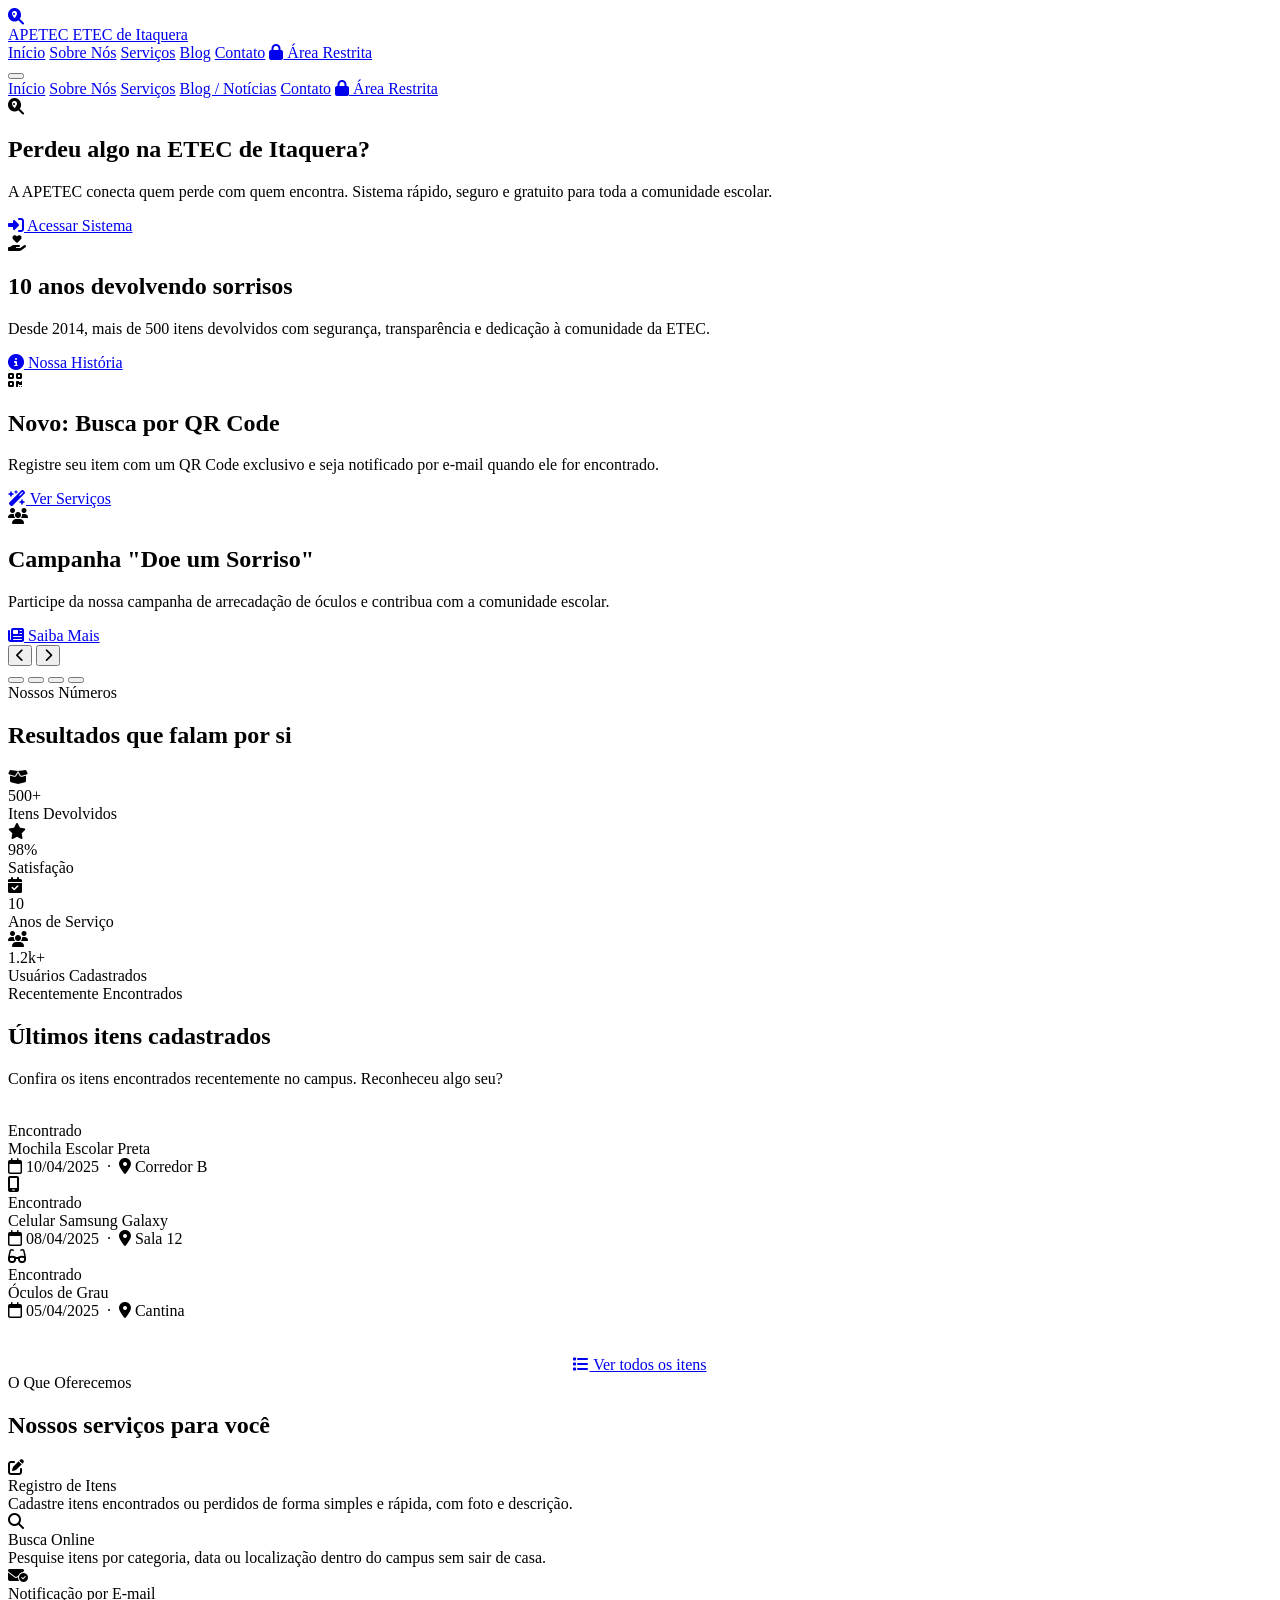
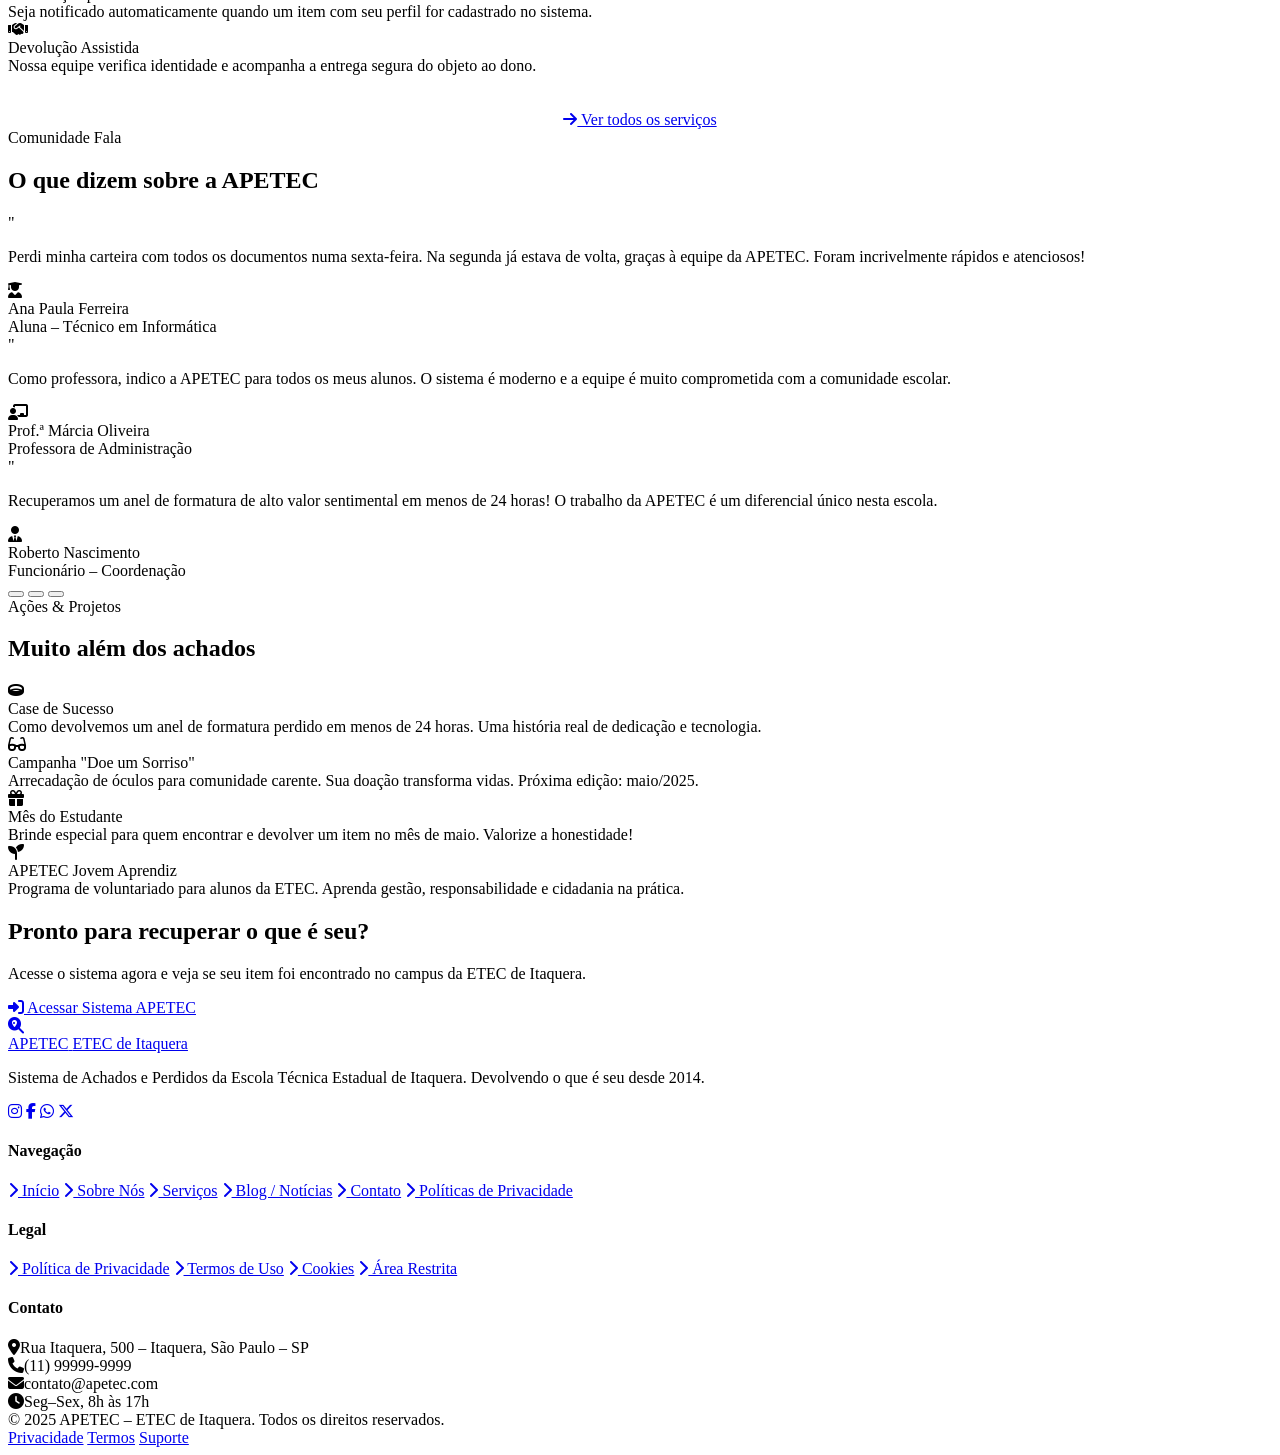
==== html/index.html @ 2343d11c "colocando o index no /html" ====
<!DOCTYPE html>
<html lang="pt-BR">
<head>
  <meta charset="UTF-8"/>
  <meta name="viewport" content="width=device-width, initial-scale=1.0"/>
  <title>APETEC – Achados e Perdidos da ETEC de Itaquera</title>
  <link rel="stylesheet" href="https://cdnjs.cloudflare.com/ajax/libs/font-awesome/6.5.0/css/all.min.css"/>
  <link rel="stylesheet" href="style.css"/>
</head>
<body>

<!-- ═══════════════════ HEADER ═══════════════════ -->
<header class="site-header">
  <div class="nav-inner">
    <a href="index.html" class="nav-logo">
      <div class="nav-logo-icon"><i class="fa-solid fa-magnifying-glass-location"></i></div>
      <div class="nav-logo-text">
        <span>APETEC</span>
        <span>ETEC de Itaquera</span>
      </div>
    </a>
    <nav class="nav-links">
      <a href="index.html">Início</a>
      <a href="sobre.html">Sobre Nós</a>
      <a href="produtos-servicos.html">Serviços</a>
      <a href="blog.html">Blog</a>
      <a href="contato.html">Contato</a>
      <a href="login.html" class="btn-area-restrita"><i class="fa-solid fa-lock"></i> Área Restrita</a>
    </nav>
    <button class="hamburger" id="hamburger" aria-label="Menu">
      <span></span><span></span><span></span>
    </button>
  </div>
  <nav class="nav-mobile" id="navMobile">
    <a href="index.html">Início</a>
    <a href="sobre.html">Sobre Nós</a>
    <a href="produtos-servicos.html">Serviços</a>
    <a href="blog.html">Blog / Notícias</a>
    <a href="contato.html">Contato</a>
    <a href="login.html" class="btn-area-restrita"><i class="fa-solid fa-lock"></i> Área Restrita</a>
  </nav>
</header>

<!-- ═══════════════════ HERO CARROSSEL ═══════════════════ -->
<section class="hero">
  <div class="carousel">
    <div class="carousel-slides">

      <div class="slide slide-1">
        <div class="slide-content">
          <div class="slide-icon"><i class="fa-solid fa-magnifying-glass-location"></i></div>
          <h2>Perdeu algo na ETEC de Itaquera?</h2>
          <p>A APETEC conecta quem perde com quem encontra. Sistema rápido, seguro e gratuito para toda a comunidade escolar.</p>
          <a href="login.html" class="btn btn-gold btn-lg"><i class="fa-solid fa-right-to-bracket"></i> Acessar Sistema</a>
        </div>
      </div>

      <div class="slide slide-2">
        <div class="slide-content">
          <div class="slide-icon"><i class="fa-solid fa-hand-holding-heart"></i></div>
          <h2>10 anos devolvendo sorrisos</h2>
          <p>Desde 2014, mais de 500 itens devolvidos com segurança, transparência e dedicação à comunidade da ETEC.</p>
          <a href="sobre.html" class="btn btn-gold btn-lg"><i class="fa-solid fa-circle-info"></i> Nossa História</a>
        </div>
      </div>

      <div class="slide slide-3">
        <div class="slide-content">
          <div class="slide-icon"><i class="fa-solid fa-qrcode"></i></div>
          <h2>Novo: Busca por QR Code</h2>
          <p>Registre seu item com um QR Code exclusivo e seja notificado por e-mail quando ele for encontrado.</p>
          <a href="produtos-servicos.html" class="btn btn-gold btn-lg"><i class="fa-solid fa-wand-magic-sparkles"></i> Ver Serviços</a>
        </div>
      </div>

      <div class="slide slide-4">
        <div class="slide-content">
          <div class="slide-icon"><i class="fa-solid fa-users"></i></div>
          <h2>Campanha "Doe um Sorriso"</h2>
          <p>Participe da nossa campanha de arrecadação de óculos e contribua com a comunidade escolar.</p>
          <a href="blog.html" class="btn btn-gold btn-lg"><i class="fa-solid fa-newspaper"></i> Saiba Mais</a>
        </div>
      </div>

    </div>

    <button class="carousel-btn prev" aria-label="Slide anterior"><i class="fa-solid fa-chevron-left"></i></button>
    <button class="carousel-btn next" aria-label="Próximo slide"><i class="fa-solid fa-chevron-right"></i></button>

    <div class="carousel-dots">
      <button class="carousel-dot active" aria-label="Slide 1"></button>
      <button class="carousel-dot" aria-label="Slide 2"></button>
      <button class="carousel-dot" aria-label="Slide 3"></button>
      <button class="carousel-dot" aria-label="Slide 4"></button>
    </div>
  </div>
</section>

<!-- ═══════════════════ ESTATÍSTICAS ═══════════════════ -->
<section class="section">
  <div class="container">
    <div class="section-header">
      <span class="section-tag">Nossos Números</span>
      <h2 class="section-title">Resultados que falam por si</h2>
      <div class="title-line"></div>
    </div>
    <div class="stats-grid">
      <div class="stat-card fade-in">
        <div class="stat-icon"><i class="fa-solid fa-box-open"></i></div>
        <div class="stat-number">500+</div>
        <div class="stat-label">Itens Devolvidos</div>
      </div>
      <div class="stat-card fade-in">
        <div class="stat-icon"><i class="fa-solid fa-star"></i></div>
        <div class="stat-number">98%</div>
        <div class="stat-label">Satisfação</div>
      </div>
      <div class="stat-card fade-in">
        <div class="stat-icon"><i class="fa-solid fa-calendar-check"></i></div>
        <div class="stat-number">10</div>
        <div class="stat-label">Anos de Serviço</div>
      </div>
      <div class="stat-card fade-in">
        <div class="stat-icon"><i class="fa-solid fa-users"></i></div>
        <div class="stat-number">1.2k+</div>
        <div class="stat-label">Usuários Cadastrados</div>
      </div>
    </div>
  </div>
</section>

<!-- ═══════════════════ ÚLTIMOS ITENS ═══════════════════ -->
<section class="section section-alt">
  <div class="container">
    <div class="section-header">
      <span class="section-tag">Recentemente Encontrados</span>
      <h2 class="section-title">Últimos itens cadastrados</h2>
      <p class="section-subtitle">Confira os itens encontrados recentemente no campus. Reconheceu algo seu?</p>
      <div class="title-line"></div>
    </div>
    <div class="items-grid">
      <div class="item-card fade-in">
        <div class="item-card-header">
          <div class="item-card-icon"><i class="fa-solid fa-backpack"></i></div>
        </div>
        <div class="item-card-body">
          <span class="item-tag">Encontrado</span>
          <div class="item-name">Mochila Escolar Preta</div>
          <div class="item-date"><i class="fa-regular fa-calendar"></i> 10/04/2025 &nbsp;·&nbsp; <i class="fa-solid fa-location-dot"></i> Corredor B</div>
        </div>
      </div>
      <div class="item-card fade-in">
        <div class="item-card-header">
          <div class="item-card-icon"><i class="fa-solid fa-mobile-screen"></i></div>
        </div>
        <div class="item-card-body">
          <span class="item-tag">Encontrado</span>
          <div class="item-name">Celular Samsung Galaxy</div>
          <div class="item-date"><i class="fa-regular fa-calendar"></i> 08/04/2025 &nbsp;·&nbsp; <i class="fa-solid fa-location-dot"></i> Sala 12</div>
        </div>
      </div>
      <div class="item-card fade-in">
        <div class="item-card-header">
          <div class="item-card-icon"><i class="fa-solid fa-glasses"></i></div>
        </div>
        <div class="item-card-body">
          <span class="item-tag">Encontrado</span>
          <div class="item-name">Óculos de Grau</div>
          <div class="item-date"><i class="fa-regular fa-calendar"></i> 05/04/2025 &nbsp;·&nbsp; <i class="fa-solid fa-location-dot"></i> Cantina</div>
        </div>
      </div>
    </div>
    <div style="text-align:center;margin-top:36px;">
      <a href="login.html" class="btn btn-bordo"><i class="fa-solid fa-list"></i> Ver todos os itens</a>
    </div>
  </div>
</section>

<!-- ═══════════════════ SERVIÇOS (resumo) ═══════════════════ -->
<section class="section">
  <div class="container">
    <div class="section-header">
      <span class="section-tag">O Que Oferecemos</span>
      <h2 class="section-title">Nossos serviços para você</h2>
      <div class="title-line"></div>
    </div>
    <div class="cards-grid">
      <div class="card fade-in">
        <div class="card-icon"><i class="fa-solid fa-pen-to-square"></i></div>
        <div class="card-title">Registro de Itens</div>
        <div class="card-text">Cadastre itens encontrados ou perdidos de forma simples e rápida, com foto e descrição.</div>
      </div>
      <div class="card fade-in">
        <div class="card-icon"><i class="fa-solid fa-magnifying-glass"></i></div>
        <div class="card-title">Busca Online</div>
        <div class="card-text">Pesquise itens por categoria, data ou localização dentro do campus sem sair de casa.</div>
      </div>
      <div class="card fade-in">
        <div class="card-icon"><i class="fa-solid fa-envelope-circle-check"></i></div>
        <div class="card-title">Notificação por E-mail</div>
        <div class="card-text">Seja notificado automaticamente quando um item com seu perfil for cadastrado no sistema.</div>
      </div>
      <div class="card fade-in">
        <div class="card-icon"><i class="fa-solid fa-handshake"></i></div>
        <div class="card-title">Devolução Assistida</div>
        <div class="card-text">Nossa equipe verifica identidade e acompanha a entrega segura do objeto ao dono.</div>
      </div>
    </div>
    <div style="text-align:center;margin-top:36px;">
      <a href="produtos-servicos.html" class="btn btn-gold"><i class="fa-solid fa-arrow-right"></i> Ver todos os serviços</a>
    </div>
  </div>
</section>

<!-- ═══════════════════ DEPOIMENTOS ═══════════════════ -->
<section class="section section-alt">
  <div class="container">
    <div class="section-header">
      <span class="section-tag">Comunidade Fala</span>
      <h2 class="section-title">O que dizem sobre a APETEC</h2>
      <div class="title-line"></div>
    </div>
    <div class="testimonials-carousel">
      <div class="testimonials-track">

        <div class="testimonial-slide">
          <div class="testimonial-card">
            <div class="testimonial-quote">"</div>
            <p class="testimonial-text">Perdi minha carteira com todos os documentos numa sexta-feira. Na segunda já estava de volta, graças à equipe da APETEC. Foram incrivelmente rápidos e atenciosos!</p>
            <div class="testimonial-author">
              <div class="testimonial-avatar"><i class="fa-solid fa-user-graduate"></i></div>
              <div>
                <div class="testimonial-name">Ana Paula Ferreira</div>
                <div class="testimonial-role">Aluna – Técnico em Informática</div>
              </div>
            </div>
          </div>
        </div>

        <div class="testimonial-slide">
          <div class="testimonial-card">
            <div class="testimonial-quote">"</div>
            <p class="testimonial-text">Como professora, indico a APETEC para todos os meus alunos. O sistema é moderno e a equipe é muito comprometida com a comunidade escolar.</p>
            <div class="testimonial-author">
              <div class="testimonial-avatar"><i class="fa-solid fa-chalkboard-user"></i></div>
              <div>
                <div class="testimonial-name">Prof.ª Márcia Oliveira</div>
                <div class="testimonial-role">Professora de Administração</div>
              </div>
            </div>
          </div>
        </div>

        <div class="testimonial-slide">
          <div class="testimonial-card">
            <div class="testimonial-quote">"</div>
            <p class="testimonial-text">Recuperamos um anel de formatura de alto valor sentimental em menos de 24 horas! O trabalho da APETEC é um diferencial único nesta escola.</p>
            <div class="testimonial-author">
              <div class="testimonial-avatar"><i class="fa-solid fa-user-tie"></i></div>
              <div>
                <div class="testimonial-name">Roberto Nascimento</div>
                <div class="testimonial-role">Funcionário – Coordenação</div>
              </div>
            </div>
          </div>
        </div>

      </div>
      <div class="testimonials-nav">
        <button class="test-dot active"></button>
        <button class="test-dot"></button>
        <button class="test-dot"></button>
      </div>
    </div>
  </div>
</section>

<!-- ═══════════════════ CASES / PROJETOS ═══════════════════ -->
<section class="section">
  <div class="container">
    <div class="section-header">
      <span class="section-tag">Ações & Projetos</span>
      <h2 class="section-title">Muito além dos achados</h2>
      <div class="title-line"></div>
    </div>
    <div class="cards-grid">
      <div class="card fade-in">
        <div class="card-icon"><i class="fa-solid fa-ring"></i></div>
        <div class="card-title">Case de Sucesso</div>
        <div class="card-text">Como devolvemos um anel de formatura perdido em menos de 24 horas. Uma história real de dedicação e tecnologia.</div>
      </div>
      <div class="card fade-in">
        <div class="card-icon"><i class="fa-solid fa-glasses"></i></div>
        <div class="card-title">Campanha "Doe um Sorriso"</div>
        <div class="card-text">Arrecadação de óculos para comunidade carente. Sua doação transforma vidas. Próxima edição: maio/2025.</div>
      </div>
      <div class="card fade-in">
        <div class="card-icon"><i class="fa-solid fa-gift"></i></div>
        <div class="card-title">Mês do Estudante</div>
        <div class="card-text">Brinde especial para quem encontrar e devolver um item no mês de maio. Valorize a honestidade!</div>
      </div>
      <div class="card fade-in">
        <div class="card-icon"><i class="fa-solid fa-seedling"></i></div>
        <div class="card-title">APETEC Jovem Aprendiz</div>
        <div class="card-text">Programa de voluntariado para alunos da ETEC. Aprenda gestão, responsabilidade e cidadania na prática.</div>
      </div>
    </div>
  </div>
</section>

<!-- ═══════════════════ CTA ═══════════════════ -->
<div class="cta-banner">
  <h2>Pronto para recuperar o que é seu?</h2>
  <p>Acesse o sistema agora e veja se seu item foi encontrado no campus da ETEC de Itaquera.</p>
  <a href="login.html" class="btn btn-gold btn-lg"><i class="fa-solid fa-right-to-bracket"></i> Acessar Sistema APETEC</a>
</div>

<!-- ═══════════════════ FOOTER ═══════════════════ -->
<footer class="site-footer">
  <div class="footer-grid">
    <div>
      <a href="index.html" class="nav-logo" style="margin-bottom:0">
        <div class="nav-logo-icon"><i class="fa-solid fa-magnifying-glass-location"></i></div>
        <div class="nav-logo-text">
          <span>APETEC</span>
          <span>ETEC de Itaquera</span>
        </div>
      </a>
      <p class="footer-brand-desc">Sistema de Achados e Perdidos da Escola Técnica Estadual de Itaquera. Devolvendo o que é seu desde 2014.</p>
      <div class="social-links">
        <a href="#" class="social-link" title="Instagram"><i class="fa-brands fa-instagram"></i></a>
        <a href="#" class="social-link" title="Facebook"><i class="fa-brands fa-facebook-f"></i></a>
        <a href="#" class="social-link" title="WhatsApp"><i class="fa-brands fa-whatsapp"></i></a>
        <a href="#" class="social-link" title="X (Twitter)"><i class="fa-brands fa-x-twitter"></i></a>
      </div>
    </div>
    <div class="footer-col">
      <h4>Navegação</h4>
      <div class="footer-links">
        <a href="index.html"><i class="fa-solid fa-chevron-right"></i> Início</a>
        <a href="sobre.html"><i class="fa-solid fa-chevron-right"></i> Sobre Nós</a>
        <a href="produtos-servicos.html"><i class="fa-solid fa-chevron-right"></i> Serviços</a>
        <a href="blog.html"><i class="fa-solid fa-chevron-right"></i> Blog / Notícias</a>
        <a href="contato.html"><i class="fa-solid fa-chevron-right"></i> Contato</a>
        <a href="politicas.html"><i class="fa-solid fa-chevron-right"></i> Políticas de Privacidade</a>
      </div>
    </div>
    <div class="footer-col">
      <h4>Legal</h4>
      <div class="footer-links">
        <a href="politicas.html"><i class="fa-solid fa-chevron-right"></i> Política de Privacidade</a>
        <a href="politicas.html"><i class="fa-solid fa-chevron-right"></i> Termos de Uso</a>
        <a href="politicas.html"><i class="fa-solid fa-chevron-right"></i> Cookies</a>
        <a href="login.html"><i class="fa-solid fa-chevron-right"></i> Área Restrita</a>
      </div>
    </div>
    <div class="footer-col">
      <h4>Contato</h4>
      <div class="footer-contact-item"><i class="fa-solid fa-location-dot"></i><span>Rua Itaquera, 500 – Itaquera, São Paulo – SP</span></div>
      <div class="footer-contact-item"><i class="fa-solid fa-phone"></i><span>(11) 99999-9999</span></div>
      <div class="footer-contact-item"><i class="fa-solid fa-envelope"></i><span>contato@apetec.com</span></div>
      <div class="footer-contact-item"><i class="fa-solid fa-clock"></i><span>Seg–Sex, 8h às 17h</span></div>
    </div>
  </div>
  <div class="footer-bottom">
    <span class="footer-copy">© 2025 APETEC – ETEC de Itaquera. Todos os direitos reservados.</span>
    <div class="footer-bottom-links">
      <a href="politicas.html">Privacidade</a>
      <a href="politicas.html">Termos</a>
      <a href="contato.html">Suporte</a>
    </div>
  </div>
</footer>

<script src="script.js"></script>
</body>
</html>
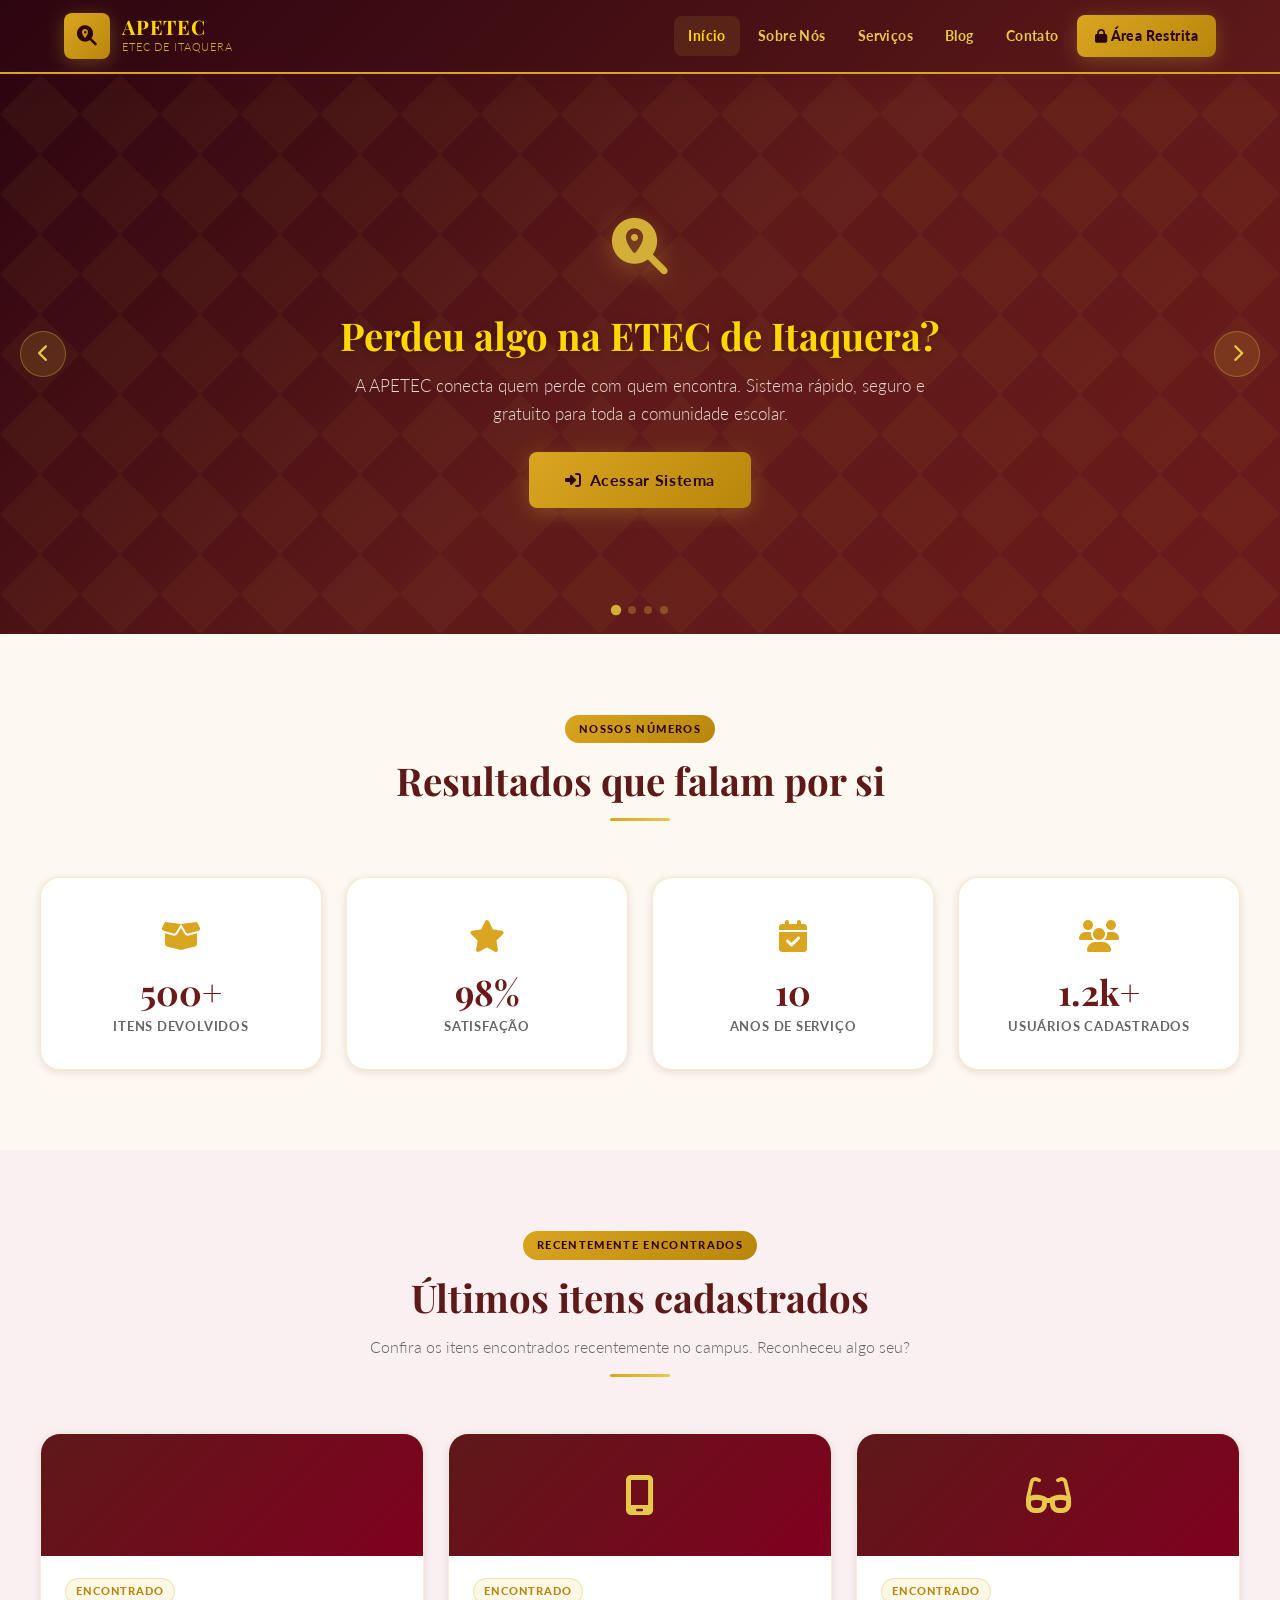
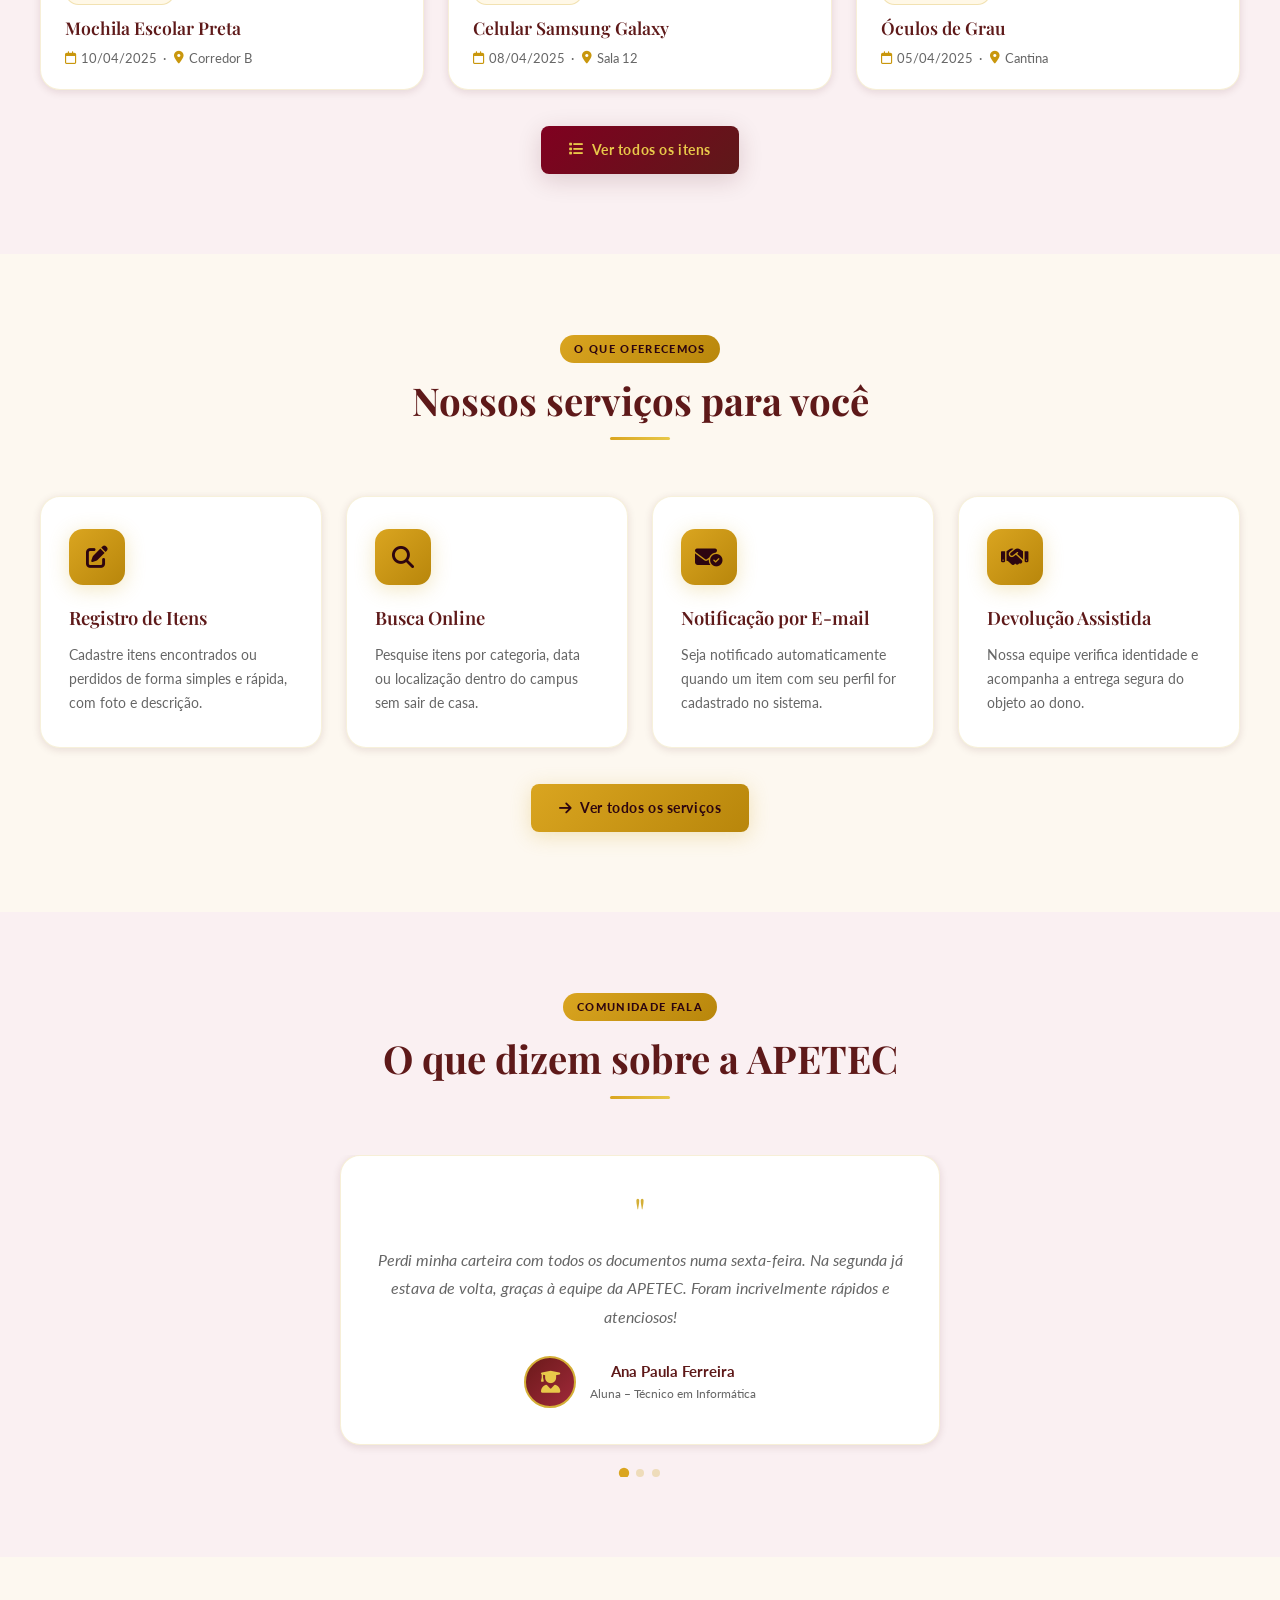
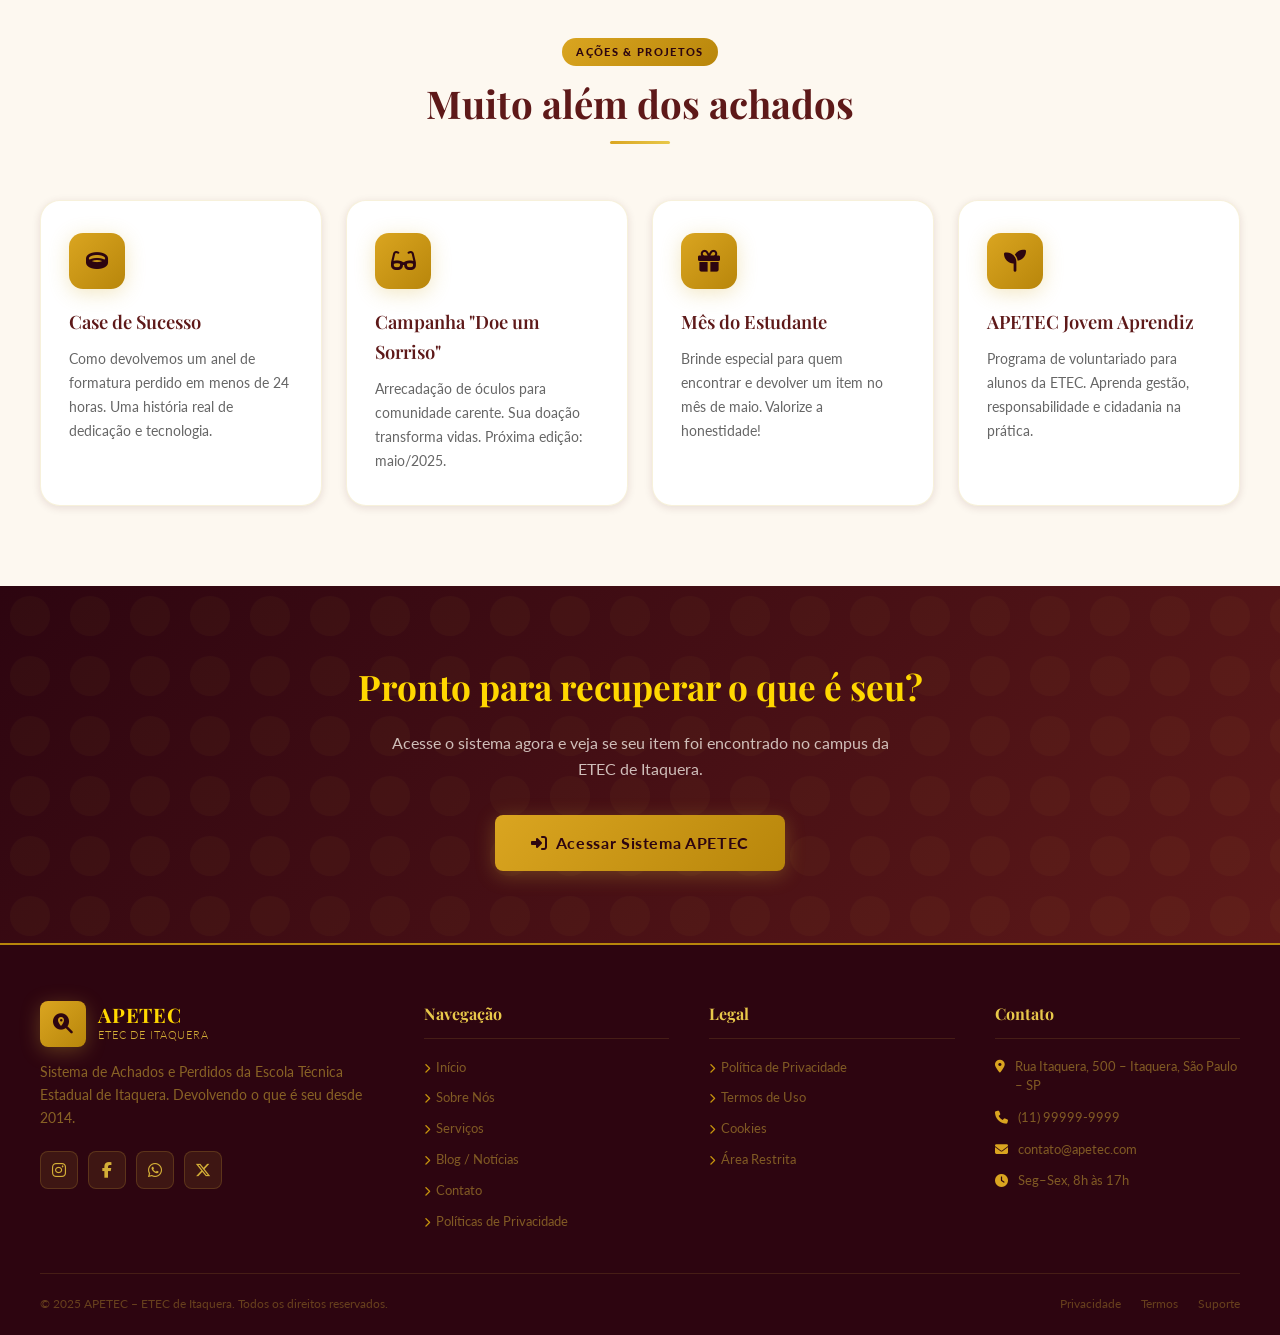
==== commit b2099dba: "link rel; script src fix arrumei o link rel e script src para linkar certo com o html" ====
--- a/html/index.html
+++ b/html/index.html
@@ -5,7 +5,7 @@
   <meta name="viewport" content="width=device-width, initial-scale=1.0"/>
   <title>APETEC – Achados e Perdidos da ETEC de Itaquera</title>
   <link rel="stylesheet" href="https://cdnjs.cloudflare.com/ajax/libs/font-awesome/6.5.0/css/all.min.css"/>
-  <link rel="stylesheet" href="style.css"/>
+  <link rel="stylesheet" href="/style.css"/>
 </head>
 <body>
 
@@ -372,6 +372,6 @@
   </div>
 </footer>
 
-<script src="script.js"></script>
+<script src="/script.js"></script>
 </body>
-</html>
+</html>
--- a/style.css
+++ b/style.css
@@ -0,0 +1,1661 @@
+/* ================================================================
+   APETEC – Achados e Perdidos da ETEC de Itaquera
+   style.css – Paleta Bordô & Dourado | Design Institucional Premium
+   ================================================================ */
+
+@import url('https://fonts.googleapis.com/css2?family=Playfair+Display:ital,wght@0,400;0,600;0,700;1,400&family=Lato:wght@300;400;700;900&display=swap');
+
+/* ── Variáveis globais ── */
+:root {
+  /* Bordô */
+  --bordo-900:  #2D0510;
+  --bordo-800:  #4A0E17;
+  --bordo-700:  #5E1919;
+  --bordo-600:  #6B1A1A;
+  --bordo-500:  #800020;
+  --bordo-400:  #A0293A;
+  --bordo-200:  #F5E6E8;
+  --bordo-100:  #FAF0F2;
+
+  /* Dourado */
+  --ouro-900:   #7A5800;
+  --ouro-800:   #B8860B;
+  --ouro-700:   #C9970D;
+  --ouro-600:   #DAA520;
+  --ouro-500:   #D4AF37;
+  --ouro-400:   #E8C84A;
+  --ouro-300:   #FFD700;
+  --ouro-100:   #FFF8E7;
+
+  /* Neutros */
+  --white:      #FFFFFF;
+  --cream:      #FDF8F0;
+  --gray-100:   #F5F5F5;
+  --gray-200:   #E8E8E8;
+  --gray-600:   #666666;
+  --gray-800:   #333333;
+
+  /* Sombras */
+  --shadow-sm:  0 2px 8px rgba(74,14,23,0.12);
+  --shadow-md:  0 6px 24px rgba(74,14,23,0.16);
+  --shadow-lg:  0 16px 48px rgba(74,14,23,0.20);
+  --shadow-gold: 0 4px 20px rgba(212,175,55,0.30);
+
+  /* Raios */
+  --r-sm:  8px;
+  --r-md:  14px;
+  --r-lg:  20px;
+  --r-xl:  28px;
+
+  --transition: 0.25s ease;
+}
+
+/* ── Reset ── */
+*, *::before, *::after { box-sizing: border-box; margin: 0; padding: 0; }
+html { scroll-behavior: smooth; }
+body {
+  font-family: 'Lato', sans-serif;
+  background: var(--cream);
+  color: var(--gray-800);
+  line-height: 1.65;
+  overflow-x: hidden;
+}
+img { max-width: 100%; display: block; }
+a { text-decoration: none; color: inherit; }
+ul { list-style: none; }
+
+/* ================================================================
+   HEADER / NAV
+   ================================================================ */
+.site-header {
+  position: sticky;
+  top: 0;
+  z-index: 200;
+  background: linear-gradient(135deg, var(--bordo-900) 0%, var(--bordo-700) 100%);
+  box-shadow: var(--shadow-md);
+  border-bottom: 2px solid var(--ouro-600);
+}
+
+.nav-inner {
+  max-width: 1200px;
+  margin: 0 auto;
+  padding: 0 24px;
+  height: 72px;
+  display: flex;
+  align-items: center;
+  justify-content: space-between;
+  gap: 24px;
+}
+
+/* Logo */
+.nav-logo {
+  display: flex;
+  align-items: center;
+  gap: 12px;
+  text-decoration: none;
+  flex-shrink: 0;
+}
+
+.nav-logo-icon {
+  width: 46px;
+  height: 46px;
+  background: linear-gradient(135deg, var(--ouro-600) 0%, var(--ouro-800) 100%);
+  border-radius: var(--r-sm);
+  display: flex;
+  align-items: center;
+  justify-content: center;
+  font-size: 20px;
+  color: var(--bordo-900);
+  box-shadow: var(--shadow-gold);
+  flex-shrink: 0;
+}
+
+.nav-logo-text span:first-child {
+  display: block;
+  font-family: 'Playfair Display', serif;
+  font-size: 1.25rem;
+  font-weight: 700;
+  color: var(--ouro-300);
+  line-height: 1.1;
+  letter-spacing: 0.04em;
+}
+
+.nav-logo-text span:last-child {
+  display: block;
+  font-size: 0.68rem;
+  font-weight: 300;
+  color: var(--ouro-500);
+  letter-spacing: 0.08em;
+  text-transform: uppercase;
+}
+
+/* Menu links */
+.nav-links {
+  display: flex;
+  align-items: center;
+  gap: 4px;
+}
+
+.nav-links a {
+  padding: 8px 14px;
+  font-size: 0.875rem;
+  font-weight: 700;
+  color: var(--ouro-400);
+  border-radius: var(--r-sm);
+  transition: background var(--transition), color var(--transition);
+  letter-spacing: 0.03em;
+  white-space: nowrap;
+}
+
+.nav-links a:hover,
+.nav-links a.active {
+  background: rgba(212,175,55,0.12);
+  color: var(--ouro-300);
+}
+
+/* Botão Área Restrita */
+.btn-area-restrita {
+  background: linear-gradient(135deg, var(--ouro-600) 0%, var(--ouro-800) 100%);
+  color: var(--bordo-900) !important;
+  padding: 9px 18px !important;
+  border-radius: var(--r-sm) !important;
+  font-weight: 900 !important;
+  box-shadow: var(--shadow-gold);
+  transition: opacity var(--transition), transform var(--transition) !important;
+}
+
+.btn-area-restrita:hover {
+  opacity: 0.9;
+  transform: translateY(-1px);
+  background: linear-gradient(135deg, var(--ouro-600) 0%, var(--ouro-800) 100%) !important;
+  color: var(--bordo-900) !important;
+}
+
+/* Hamburger */
+.hamburger {
+  display: none;
+  flex-direction: column;
+  gap: 5px;
+  background: none;
+  border: none;
+  cursor: pointer;
+  padding: 6px;
+}
+
+.hamburger span {
+  display: block;
+  width: 26px;
+  height: 2px;
+  background: var(--ouro-400);
+  border-radius: 2px;
+  transition: transform 0.3s ease, opacity 0.3s ease;
+}
+
+.hamburger.open span:nth-child(1) { transform: translateY(7px) rotate(45deg); }
+.hamburger.open span:nth-child(2) { opacity: 0; }
+.hamburger.open span:nth-child(3) { transform: translateY(-7px) rotate(-45deg); }
+
+/* Mobile nav */
+.nav-mobile {
+  display: none;
+  flex-direction: column;
+  background: var(--bordo-900);
+  border-top: 1px solid rgba(212,175,55,0.2);
+  padding: 16px 24px 20px;
+  gap: 4px;
+}
+
+.nav-mobile.open { display: flex; }
+
+.nav-mobile a {
+  padding: 12px 16px;
+  font-size: 0.9rem;
+  font-weight: 700;
+  color: var(--ouro-400);
+  border-radius: var(--r-sm);
+  border-bottom: 1px solid rgba(212,175,55,0.1);
+  transition: background var(--transition);
+}
+
+.nav-mobile a:hover { background: rgba(212,175,55,0.1); }
+
+.nav-mobile .btn-area-restrita {
+  margin-top: 8px;
+  text-align: center;
+  border: none;
+  color: var(--bordo-900) !important;
+}
+
+/* ================================================================
+   HERO / CARROSSEL
+   ================================================================ */
+.hero {
+  position: relative;
+  overflow: hidden;
+  height: 560px;
+  background: var(--bordo-900);
+}
+
+.carousel {
+  position: relative;
+  width: 100%;
+  height: 100%;
+}
+
+.carousel-slides {
+  display: flex;
+  height: 100%;
+  transition: transform 0.6s cubic-bezier(0.45, 0, 0.15, 1);
+}
+
+.slide {
+  min-width: 100%;
+  height: 100%;
+  position: relative;
+  display: flex;
+  align-items: center;
+  justify-content: center;
+  overflow: hidden;
+}
+
+/* Slides com gradientes bordô (sem imagens externas) */
+.slide-1 {
+  background: linear-gradient(135deg, var(--bordo-900) 0%, var(--bordo-700) 50%, var(--bordo-600) 100%);
+}
+.slide-2 {
+  background: linear-gradient(135deg, var(--bordo-800) 0%, var(--bordo-600) 60%, var(--bordo-500) 100%);
+}
+.slide-3 {
+  background: linear-gradient(135deg, var(--bordo-900) 30%, var(--bordo-700) 100%);
+}
+.slide-4 {
+  background: linear-gradient(160deg, var(--bordo-800) 0%, var(--bordo-500) 100%);
+}
+
+/* Padrão de fundo decorativo */
+.slide::before {
+  content: '';
+  position: absolute;
+  inset: 0;
+  background-image: url("data:image/svg+xml,%3Csvg width='80' height='80' viewBox='0 0 80 80' xmlns='http://www.w3.org/2000/svg'%3E%3Cg fill='none' fill-rule='evenodd'%3E%3Cg fill='%23D4AF37' fill-opacity='0.05'%3E%3Cpath d='M40 0L80 40L40 80L0 40Z'/%3E%3C/g%3E%3C/g%3E%3C/svg%3E");
+  pointer-events: none;
+}
+
+.slide-content {
+  position: relative;
+  z-index: 2;
+  text-align: center;
+  padding: 24px 32px;
+  max-width: 680px;
+  animation: slideIn 0.7s ease both;
+}
+
+@keyframes slideIn {
+  from { opacity: 0; transform: translateY(30px); }
+  to   { opacity: 1; transform: translateY(0); }
+}
+
+.slide-icon {
+  font-size: 56px;
+  color: var(--ouro-500);
+  margin-bottom: 20px;
+  filter: drop-shadow(0 4px 12px rgba(212,175,55,0.4));
+}
+
+.slide-content h2 {
+  font-family: 'Playfair Display', serif;
+  font-size: clamp(1.6rem, 4vw, 2.4rem);
+  font-weight: 700;
+  color: var(--ouro-300);
+  margin-bottom: 14px;
+  line-height: 1.2;
+  text-shadow: 0 2px 8px rgba(0,0,0,0.3);
+}
+
+.slide-content p {
+  font-size: clamp(0.9rem, 2vw, 1.05rem);
+  color: rgba(253,248,240,0.85);
+  margin-bottom: 24px;
+  font-weight: 300;
+}
+
+/* Botões do carrossel */
+.carousel-btn {
+  position: absolute;
+  top: 50%;
+  transform: translateY(-50%);
+  z-index: 10;
+  background: rgba(212,175,55,0.15);
+  border: 1.5px solid rgba(212,175,55,0.4);
+  color: var(--ouro-400);
+  width: 46px;
+  height: 46px;
+  border-radius: 50%;
+  cursor: pointer;
+  display: flex;
+  align-items: center;
+  justify-content: center;
+  font-size: 18px;
+  transition: background var(--transition), color var(--transition);
+  backdrop-filter: blur(4px);
+}
+
+.carousel-btn:hover {
+  background: rgba(212,175,55,0.3);
+  color: var(--ouro-300);
+}
+
+.carousel-btn.prev { left: 20px; }
+.carousel-btn.next { right: 20px; }
+
+.carousel-dots {
+  position: absolute;
+  bottom: 20px;
+  left: 50%;
+  transform: translateX(-50%);
+  display: flex;
+  gap: 8px;
+  z-index: 10;
+}
+
+.carousel-dot {
+  width: 8px;
+  height: 8px;
+  border-radius: 50%;
+  background: rgba(212,175,55,0.35);
+  cursor: pointer;
+  transition: background var(--transition), transform var(--transition);
+  border: none;
+}
+
+.carousel-dot.active {
+  background: var(--ouro-500);
+  transform: scale(1.3);
+}
+
+/* ================================================================
+   BOTÕES GLOBAIS
+   ================================================================ */
+.btn {
+  display: inline-flex;
+  align-items: center;
+  justify-content: center;
+  gap: 8px;
+  padding: 12px 28px;
+  border-radius: var(--r-sm);
+  font-family: 'Lato', sans-serif;
+  font-size: 0.9rem;
+  font-weight: 700;
+  cursor: pointer;
+  border: none;
+  transition: opacity var(--transition), transform var(--transition), box-shadow var(--transition);
+  letter-spacing: 0.04em;
+  white-space: nowrap;
+}
+
+.btn:hover { opacity: 0.9; transform: translateY(-2px); }
+.btn:active { transform: translateY(0); }
+
+/* Dourado (primário) */
+.btn-gold {
+  background: linear-gradient(135deg, var(--ouro-600) 0%, var(--ouro-800) 100%);
+  color: var(--bordo-900);
+  box-shadow: var(--shadow-gold);
+}
+
+/* Bordô (secundário) */
+.btn-bordo {
+  background: linear-gradient(135deg, var(--bordo-500) 0%, var(--bordo-700) 100%);
+  color: var(--ouro-400);
+  box-shadow: var(--shadow-md);
+}
+
+/* Outline dourado */
+.btn-outline-gold {
+  background: transparent;
+  color: var(--ouro-600);
+  border: 2px solid var(--ouro-600);
+}
+
+.btn-outline-gold:hover {
+  background: var(--ouro-100);
+}
+
+/* Outline bordô */
+.btn-outline-bordo {
+  background: transparent;
+  color: var(--bordo-500);
+  border: 2px solid var(--bordo-500);
+}
+
+.btn-outline-bordo:hover { background: var(--bordo-200); }
+
+.btn-sm { padding: 8px 18px; font-size: 0.82rem; }
+.btn-lg { padding: 15px 36px; font-size: 1rem; }
+
+/* ================================================================
+   SEÇÕES GERAIS
+   ================================================================ */
+.section {
+  padding: 80px 24px;
+}
+
+.section-alt {
+  background: var(--bordo-100);
+}
+
+.section-dark {
+  background: linear-gradient(135deg, var(--bordo-900) 0%, var(--bordo-700) 100%);
+  color: var(--cream);
+}
+
+.container {
+  max-width: 1200px;
+  margin: 0 auto;
+}
+
+.section-header {
+  text-align: center;
+  margin-bottom: 56px;
+}
+
+.section-tag {
+  display: inline-block;
+  background: linear-gradient(135deg, var(--ouro-600) 0%, var(--ouro-800) 100%);
+  color: var(--bordo-900);
+  font-size: 0.7rem;
+  font-weight: 900;
+  letter-spacing: 0.12em;
+  text-transform: uppercase;
+  padding: 5px 14px;
+  border-radius: 20px;
+  margin-bottom: 14px;
+}
+
+.section-dark .section-tag {
+  background: linear-gradient(135deg, var(--ouro-600) 0%, var(--ouro-800) 100%);
+  color: var(--bordo-900);
+}
+
+.section-title {
+  font-family: 'Playfair Display', serif;
+  font-size: clamp(1.6rem, 3.5vw, 2.4rem);
+  font-weight: 700;
+  color: var(--bordo-700);
+  line-height: 1.2;
+  margin-bottom: 14px;
+}
+
+.section-dark .section-title { color: var(--ouro-300); }
+
+.section-subtitle {
+  font-size: 1rem;
+  color: var(--gray-600);
+  max-width: 560px;
+  margin: 0 auto;
+  font-weight: 300;
+}
+
+.section-dark .section-subtitle { color: rgba(253,248,240,0.7); }
+
+/* Linha decorativa */
+.title-line {
+  width: 60px;
+  height: 3px;
+  background: linear-gradient(to right, var(--ouro-600), var(--ouro-400));
+  border-radius: 2px;
+  margin: 14px auto 0;
+}
+
+/* ================================================================
+   ESTATÍSTICAS
+   ================================================================ */
+.stats-grid {
+  display: grid;
+  grid-template-columns: repeat(auto-fit, minmax(180px, 1fr));
+  gap: 24px;
+}
+
+.stat-card {
+  text-align: center;
+  padding: 32px 20px;
+  background: var(--white);
+  border-radius: var(--r-lg);
+  border: 1.5px solid rgba(212,175,55,0.25);
+  box-shadow: var(--shadow-sm);
+  transition: transform var(--transition), box-shadow var(--transition);
+}
+
+.stat-card:hover {
+  transform: translateY(-4px);
+  box-shadow: var(--shadow-gold);
+}
+
+.stat-icon {
+  font-size: 32px;
+  color: var(--ouro-600);
+  margin-bottom: 12px;
+}
+
+.stat-number {
+  font-family: 'Playfair Display', serif;
+  font-size: 2.2rem;
+  font-weight: 700;
+  color: var(--bordo-600);
+  line-height: 1;
+  margin-bottom: 6px;
+}
+
+.stat-label {
+  font-size: 0.82rem;
+  color: var(--gray-600);
+  font-weight: 700;
+  text-transform: uppercase;
+  letter-spacing: 0.06em;
+}
+
+/* ================================================================
+   ÚLTIMOS ITENS
+   ================================================================ */
+.items-grid {
+  display: grid;
+  grid-template-columns: repeat(auto-fit, minmax(280px, 1fr));
+  gap: 24px;
+}
+
+.item-card {
+  background: var(--white);
+  border-radius: var(--r-lg);
+  border: 1.5px solid rgba(212,175,55,0.2);
+  box-shadow: var(--shadow-sm);
+  overflow: hidden;
+  transition: transform var(--transition), box-shadow var(--transition);
+}
+
+.item-card:hover {
+  transform: translateY(-4px);
+  box-shadow: var(--shadow-md);
+}
+
+.item-card-header {
+  background: linear-gradient(135deg, var(--bordo-700) 0%, var(--bordo-500) 100%);
+  padding: 28px 24px 20px;
+  text-align: center;
+}
+
+.item-card-icon {
+  font-size: 40px;
+  color: var(--ouro-400);
+  margin-bottom: 8px;
+}
+
+.item-card-body {
+  padding: 20px 24px;
+}
+
+.item-tag {
+  display: inline-block;
+  font-size: 0.7rem;
+  font-weight: 900;
+  text-transform: uppercase;
+  letter-spacing: 0.08em;
+  padding: 3px 10px;
+  border-radius: 20px;
+  background: var(--ouro-100);
+  color: var(--ouro-800);
+  border: 1px solid rgba(212,175,55,0.3);
+  margin-bottom: 8px;
+}
+
+.item-name {
+  font-family: 'Playfair Display', serif;
+  font-size: 1.1rem;
+  color: var(--bordo-700);
+  font-weight: 600;
+  margin-bottom: 6px;
+}
+
+.item-date {
+  font-size: 0.8rem;
+  color: var(--gray-600);
+  display: flex;
+  align-items: center;
+  gap: 5px;
+}
+
+.item-date i { color: var(--ouro-700); }
+
+/* ================================================================
+   CARDS GENÉRICOS
+   ================================================================ */
+.card {
+  background: var(--white);
+  border-radius: var(--r-lg);
+  border: 1.5px solid rgba(212,175,55,0.18);
+  box-shadow: var(--shadow-sm);
+  padding: 32px 28px;
+  transition: transform var(--transition), box-shadow var(--transition);
+}
+
+.card:hover {
+  transform: translateY(-4px);
+  box-shadow: var(--shadow-md);
+}
+
+.card-icon {
+  width: 56px;
+  height: 56px;
+  background: linear-gradient(135deg, var(--ouro-600) 0%, var(--ouro-800) 100%);
+  border-radius: var(--r-md);
+  display: flex;
+  align-items: center;
+  justify-content: center;
+  font-size: 22px;
+  color: var(--bordo-900);
+  margin-bottom: 18px;
+  box-shadow: var(--shadow-gold);
+}
+
+.card-title {
+  font-family: 'Playfair Display', serif;
+  font-size: 1.15rem;
+  color: var(--bordo-700);
+  font-weight: 600;
+  margin-bottom: 10px;
+}
+
+.card-text {
+  font-size: 0.88rem;
+  color: var(--gray-600);
+  line-height: 1.7;
+}
+
+.cards-grid {
+  display: grid;
+  grid-template-columns: repeat(auto-fit, minmax(240px, 1fr));
+  gap: 24px;
+}
+
+/* ================================================================
+   DEPOIMENTOS
+   ================================================================ */
+.testimonials-carousel {
+  position: relative;
+  overflow: hidden;
+}
+
+.testimonials-track {
+  display: flex;
+  transition: transform 0.5s ease;
+}
+
+.testimonial-slide {
+  min-width: 100%;
+  padding: 0 12px;
+}
+
+.testimonial-card {
+  background: var(--white);
+  border-radius: var(--r-lg);
+  border: 1.5px solid rgba(212,175,55,0.2);
+  box-shadow: var(--shadow-sm);
+  padding: 36px 32px;
+  max-width: 600px;
+  margin: 0 auto;
+  text-align: center;
+}
+
+.testimonial-quote {
+  font-size: 2.5rem;
+  color: var(--ouro-500);
+  line-height: 1;
+  margin-bottom: 14px;
+  font-family: 'Playfair Display', serif;
+}
+
+.testimonial-text {
+  font-size: 1rem;
+  color: var(--gray-600);
+  font-style: italic;
+  line-height: 1.8;
+  margin-bottom: 24px;
+}
+
+.testimonial-author {
+  display: flex;
+  align-items: center;
+  justify-content: center;
+  gap: 14px;
+}
+
+.testimonial-avatar {
+  width: 52px;
+  height: 52px;
+  border-radius: 50%;
+  background: linear-gradient(135deg, var(--bordo-600) 0%, var(--bordo-400) 100%);
+  display: flex;
+  align-items: center;
+  justify-content: center;
+  color: var(--ouro-400);
+  font-size: 22px;
+  border: 2px solid var(--ouro-500);
+  flex-shrink: 0;
+}
+
+.testimonial-name {
+  font-weight: 700;
+  color: var(--bordo-700);
+  font-size: 0.95rem;
+}
+
+.testimonial-role {
+  font-size: 0.78rem;
+  color: var(--gray-600);
+}
+
+.testimonials-nav {
+  display: flex;
+  justify-content: center;
+  gap: 8px;
+  margin-top: 24px;
+}
+
+.test-dot {
+  width: 8px;
+  height: 8px;
+  border-radius: 50%;
+  background: rgba(212,175,55,0.3);
+  cursor: pointer;
+  border: none;
+  transition: background var(--transition), transform var(--transition);
+}
+
+.test-dot.active {
+  background: var(--ouro-600);
+  transform: scale(1.3);
+}
+
+/* ================================================================
+   CTA BANNER
+   ================================================================ */
+.cta-banner {
+  background: linear-gradient(135deg, var(--bordo-900) 0%, var(--bordo-700) 100%);
+  padding: 72px 24px;
+  text-align: center;
+  position: relative;
+  overflow: hidden;
+}
+
+.cta-banner::before {
+  content: '';
+  position: absolute;
+  inset: 0;
+  background-image: url("data:image/svg+xml,%3Csvg width='60' height='60' viewBox='0 0 60 60' xmlns='http://www.w3.org/2000/svg'%3E%3Cg fill='%23D4AF37' fill-opacity='0.04'%3E%3Ccircle cx='30' cy='30' r='20'/%3E%3C/g%3E%3C/svg%3E");
+}
+
+.cta-banner h2 {
+  font-family: 'Playfair Display', serif;
+  font-size: clamp(1.5rem, 3vw, 2.2rem);
+  color: var(--ouro-300);
+  margin-bottom: 14px;
+  position: relative;
+}
+
+.cta-banner p {
+  color: rgba(253,248,240,0.75);
+  margin-bottom: 32px;
+  position: relative;
+  max-width: 500px;
+  margin-left: auto;
+  margin-right: auto;
+}
+
+.cta-banner .btn { position: relative; }
+
+/* ================================================================
+   SOBRE (valores)
+   ================================================================ */
+.values-grid {
+  display: grid;
+  grid-template-columns: repeat(auto-fit, minmax(200px, 1fr));
+  gap: 20px;
+}
+
+.value-card {
+  text-align: center;
+  padding: 28px 20px;
+  background: var(--white);
+  border-radius: var(--r-lg);
+  border: 1.5px solid rgba(212,175,55,0.2);
+  box-shadow: var(--shadow-sm);
+  transition: transform var(--transition);
+}
+
+.value-card:hover { transform: translateY(-4px); }
+
+.value-icon {
+  font-size: 30px;
+  color: var(--ouro-600);
+  margin-bottom: 12px;
+}
+
+.value-title {
+  font-family: 'Playfair Display', serif;
+  font-size: 1rem;
+  color: var(--bordo-700);
+  font-weight: 600;
+  margin-bottom: 8px;
+}
+
+.value-text {
+  font-size: 0.82rem;
+  color: var(--gray-600);
+  line-height: 1.6;
+}
+
+/* Equipe */
+.team-grid {
+  display: grid;
+  grid-template-columns: repeat(auto-fit, minmax(200px, 1fr));
+  gap: 24px;
+}
+
+.team-card {
+  text-align: center;
+  padding: 28px 20px;
+  background: var(--white);
+  border-radius: var(--r-lg);
+  border: 1.5px solid rgba(212,175,55,0.18);
+  box-shadow: var(--shadow-sm);
+  transition: transform var(--transition);
+}
+
+.team-card:hover { transform: translateY(-4px); }
+
+.team-avatar {
+  width: 80px;
+  height: 80px;
+  border-radius: 50%;
+  background: linear-gradient(135deg, var(--bordo-700) 0%, var(--bordo-500) 100%);
+  display: flex;
+  align-items: center;
+  justify-content: center;
+  color: var(--ouro-400);
+  font-size: 32px;
+  margin: 0 auto 16px;
+  border: 3px solid var(--ouro-500);
+  box-shadow: var(--shadow-gold);
+}
+
+.team-name {
+  font-family: 'Playfair Display', serif;
+  font-size: 1rem;
+  color: var(--bordo-700);
+  font-weight: 600;
+  margin-bottom: 4px;
+}
+
+.team-role {
+  font-size: 0.78rem;
+  color: var(--ouro-700);
+  font-weight: 700;
+  text-transform: uppercase;
+  letter-spacing: 0.06em;
+}
+
+/* Missão Visão */
+.mv-grid {
+  display: grid;
+  grid-template-columns: 1fr 1fr;
+  gap: 24px;
+}
+
+.mv-card {
+  padding: 36px 32px;
+  border-radius: var(--r-lg);
+  border-left: 4px solid var(--ouro-600);
+  background: var(--white);
+  box-shadow: var(--shadow-sm);
+}
+
+.mv-card h3 {
+  font-family: 'Playfair Display', serif;
+  font-size: 1.2rem;
+  color: var(--bordo-700);
+  margin-bottom: 12px;
+  display: flex;
+  align-items: center;
+  gap: 10px;
+}
+
+.mv-card h3 i { color: var(--ouro-600); }
+
+.mv-card p {
+  font-size: 0.92rem;
+  color: var(--gray-600);
+  line-height: 1.7;
+  font-style: italic;
+}
+
+/* ================================================================
+   PRODUTOS / SERVIÇOS
+   ================================================================ */
+.service-card {
+  background: var(--white);
+  border-radius: var(--r-lg);
+  border: 1.5px solid rgba(212,175,55,0.18);
+  box-shadow: var(--shadow-sm);
+  overflow: hidden;
+  transition: transform var(--transition), box-shadow var(--transition);
+}
+
+.service-card:hover {
+  transform: translateY(-5px);
+  box-shadow: var(--shadow-md);
+}
+
+.service-card-top {
+  background: linear-gradient(135deg, var(--bordo-800) 0%, var(--bordo-600) 100%);
+  padding: 32px 28px 24px;
+}
+
+.service-card-icon {
+  font-size: 36px;
+  color: var(--ouro-400);
+  margin-bottom: 10px;
+}
+
+.service-card-title {
+  font-family: 'Playfair Display', serif;
+  font-size: 1.1rem;
+  color: var(--ouro-300);
+  font-weight: 600;
+}
+
+.service-card-body {
+  padding: 20px 28px 28px;
+}
+
+.service-card-text {
+  font-size: 0.87rem;
+  color: var(--gray-600);
+  line-height: 1.7;
+  margin-bottom: 16px;
+}
+
+.service-benefits {
+  display: flex;
+  flex-direction: column;
+  gap: 7px;
+}
+
+.benefit-item {
+  display: flex;
+  align-items: flex-start;
+  gap: 8px;
+  font-size: 0.83rem;
+  color: var(--gray-600);
+}
+
+.benefit-item i {
+  color: var(--ouro-600);
+  margin-top: 3px;
+  flex-shrink: 0;
+}
+
+/* Depoimento de aluno */
+.testimonial-featured {
+  background: linear-gradient(135deg, var(--bordo-900) 0%, var(--bordo-700) 100%);
+  border-radius: var(--r-xl);
+  padding: 48px 40px;
+  display: grid;
+  grid-template-columns: auto 1fr;
+  gap: 32px;
+  align-items: center;
+  box-shadow: var(--shadow-lg);
+}
+
+.tf-avatar {
+  width: 90px;
+  height: 90px;
+  border-radius: 50%;
+  background: linear-gradient(135deg, var(--ouro-700) 0%, var(--ouro-500) 100%);
+  display: flex;
+  align-items: center;
+  justify-content: center;
+  font-size: 36px;
+  color: var(--bordo-900);
+  border: 3px solid var(--ouro-500);
+  flex-shrink: 0;
+}
+
+.tf-content blockquote {
+  font-size: 1.05rem;
+  color: rgba(253,248,240,0.85);
+  font-style: italic;
+  line-height: 1.8;
+  margin-bottom: 16px;
+}
+
+.tf-content cite {
+  font-style: normal;
+  font-size: 0.88rem;
+  color: var(--ouro-400);
+  font-weight: 700;
+}
+
+/* ================================================================
+   CONTATO
+   ================================================================ */
+.contact-grid {
+  display: grid;
+  grid-template-columns: 1fr 1.3fr;
+  gap: 40px;
+  align-items: start;
+}
+
+.contact-info-list {
+  display: flex;
+  flex-direction: column;
+  gap: 20px;
+  margin-bottom: 32px;
+}
+
+.contact-info-item {
+  display: flex;
+  align-items: flex-start;
+  gap: 16px;
+}
+
+.contact-info-icon {
+  width: 46px;
+  height: 46px;
+  background: linear-gradient(135deg, var(--ouro-600) 0%, var(--ouro-800) 100%);
+  border-radius: var(--r-sm);
+  display: flex;
+  align-items: center;
+  justify-content: center;
+  font-size: 18px;
+  color: var(--bordo-900);
+  flex-shrink: 0;
+  box-shadow: var(--shadow-gold);
+}
+
+.contact-info-label {
+  font-size: 0.7rem;
+  font-weight: 900;
+  text-transform: uppercase;
+  letter-spacing: 0.08em;
+  color: var(--ouro-700);
+  margin-bottom: 3px;
+}
+
+.contact-info-value {
+  font-size: 0.9rem;
+  color: var(--gray-800);
+  font-weight: 400;
+  line-height: 1.5;
+}
+
+/* Mapa placeholder */
+.map-placeholder {
+  background: linear-gradient(135deg, var(--bordo-200) 0%, var(--ouro-100) 100%);
+  border: 2px dashed rgba(212,175,55,0.4);
+  border-radius: var(--r-lg);
+  height: 200px;
+  display: flex;
+  flex-direction: column;
+  align-items: center;
+  justify-content: center;
+  gap: 10px;
+  margin-top: 20px;
+  color: var(--bordo-500);
+}
+
+.map-placeholder i { font-size: 32px; color: var(--ouro-600); }
+.map-placeholder p { font-size: 0.85rem; color: var(--gray-600); }
+
+/* Formulário de contato */
+.contact-form {
+  background: var(--white);
+  border-radius: var(--r-xl);
+  border: 1.5px solid rgba(212,175,55,0.2);
+  box-shadow: var(--shadow-md);
+  padding: 36px 32px;
+}
+
+.contact-form h3 {
+  font-family: 'Playfair Display', serif;
+  font-size: 1.3rem;
+  color: var(--bordo-700);
+  margin-bottom: 24px;
+  display: flex;
+  align-items: center;
+  gap: 10px;
+}
+
+.contact-form h3 i { color: var(--ouro-600); }
+
+.form-row {
+  display: grid;
+  grid-template-columns: 1fr 1fr;
+  gap: 16px;
+}
+
+.form-group {
+  margin-bottom: 18px;
+}
+
+.form-label {
+  display: block;
+  font-size: 0.78rem;
+  font-weight: 700;
+  text-transform: uppercase;
+  letter-spacing: 0.06em;
+  color: var(--bordo-600);
+  margin-bottom: 7px;
+}
+
+.form-control {
+  width: 100%;
+  padding: 11px 14px;
+  font-family: 'Lato', sans-serif;
+  font-size: 0.9rem;
+  color: var(--gray-800);
+  background: var(--gray-100);
+  border: 1.5px solid var(--gray-200);
+  border-radius: var(--r-sm);
+  outline: none;
+  transition: border-color var(--transition), box-shadow var(--transition), background var(--transition);
+}
+
+.form-control:focus {
+  border-color: var(--ouro-600);
+  background: var(--white);
+  box-shadow: 0 0 0 3px rgba(212,175,55,0.15);
+}
+
+textarea.form-control {
+  resize: vertical;
+  min-height: 120px;
+}
+
+.form-success {
+  display: none;
+  background: #f0faf5;
+  border: 1px solid #52c97a;
+  border-radius: var(--r-sm);
+  padding: 14px;
+  font-size: 0.88rem;
+  color: #1d6a3d;
+  margin-top: 16px;
+  align-items: center;
+  gap: 10px;
+}
+
+.form-success.visible { display: flex; }
+
+/* ================================================================
+   BLOG
+   ================================================================ */
+.blog-grid {
+  display: grid;
+  grid-template-columns: repeat(auto-fit, minmax(300px, 1fr));
+  gap: 28px;
+}
+
+.blog-card {
+  background: var(--white);
+  border-radius: var(--r-lg);
+  border: 1.5px solid rgba(212,175,55,0.18);
+  box-shadow: var(--shadow-sm);
+  overflow: hidden;
+  transition: transform var(--transition), box-shadow var(--transition);
+}
+
+.blog-card:hover { transform: translateY(-4px); box-shadow: var(--shadow-md); }
+
+.blog-card-top {
+  background: linear-gradient(135deg, var(--bordo-700) 0%, var(--bordo-500) 100%);
+  padding: 28px 24px 20px;
+  display: flex;
+  align-items: center;
+  gap: 14px;
+}
+
+.blog-card-top i {
+  font-size: 28px;
+  color: var(--ouro-400);
+}
+
+.blog-card-date {
+  font-size: 0.72rem;
+  color: rgba(253,248,240,0.6);
+  letter-spacing: 0.06em;
+}
+
+.blog-card-title-small {
+  font-family: 'Playfair Display', serif;
+  font-size: 0.95rem;
+  color: var(--ouro-300);
+  font-weight: 600;
+  line-height: 1.3;
+}
+
+.blog-card-body {
+  padding: 20px 24px;
+}
+
+.blog-card-excerpt {
+  font-size: 0.86rem;
+  color: var(--gray-600);
+  line-height: 1.7;
+  margin-bottom: 16px;
+}
+
+/* Modal blog */
+.blog-modal-backdrop {
+  display: none;
+  position: fixed;
+  inset: 0;
+  background: rgba(45,5,16,0.55);
+  backdrop-filter: blur(4px);
+  z-index: 300;
+  align-items: center;
+  justify-content: center;
+  padding: 24px;
+}
+
+.blog-modal-backdrop.visible { display: flex; }
+
+.blog-modal {
+  background: var(--white);
+  border-radius: var(--r-xl);
+  width: 100%;
+  max-width: 640px;
+  max-height: 85vh;
+  overflow-y: auto;
+  box-shadow: var(--shadow-lg);
+  animation: slideUp 0.3s ease;
+}
+
+@keyframes slideUp {
+  from { opacity: 0; transform: translateY(30px); }
+  to   { opacity: 1; transform: translateY(0); }
+}
+
+.blog-modal-header {
+  background: linear-gradient(135deg, var(--bordo-800) 0%, var(--bordo-600) 100%);
+  padding: 28px 32px;
+  display: flex;
+  justify-content: space-between;
+  align-items: flex-start;
+  gap: 16px;
+  position: sticky;
+  top: 0;
+}
+
+.blog-modal-header h3 {
+  font-family: 'Playfair Display', serif;
+  font-size: 1.2rem;
+  color: var(--ouro-300);
+  font-weight: 600;
+  line-height: 1.3;
+}
+
+.blog-modal-close {
+  background: rgba(212,175,55,0.15);
+  border: 1px solid rgba(212,175,55,0.3);
+  color: var(--ouro-400);
+  width: 34px;
+  height: 34px;
+  border-radius: 50%;
+  cursor: pointer;
+  display: flex;
+  align-items: center;
+  justify-content: center;
+  font-size: 16px;
+  flex-shrink: 0;
+  transition: background var(--transition);
+}
+
+.blog-modal-close:hover { background: rgba(212,175,55,0.3); }
+
+.blog-modal-body {
+  padding: 28px 32px;
+  font-size: 0.92rem;
+  color: var(--gray-600);
+  line-height: 1.8;
+}
+
+.blog-modal-body p { margin-bottom: 14px; }
+
+/* Newsletter */
+.newsletter-box {
+  background: linear-gradient(135deg, var(--bordo-900) 0%, var(--bordo-700) 100%);
+  border-radius: var(--r-xl);
+  padding: 48px 40px;
+  text-align: center;
+  box-shadow: var(--shadow-lg);
+  position: relative;
+  overflow: hidden;
+}
+
+.newsletter-box::before {
+  content: '';
+  position: absolute;
+  inset: 0;
+  background-image: url("data:image/svg+xml,%3Csvg width='40' height='40' viewBox='0 0 40 40' xmlns='http://www.w3.org/2000/svg'%3E%3Cg fill='%23D4AF37' fill-opacity='0.04'%3E%3Cpath d='M20 0L40 20L20 40L0 20Z'/%3E%3C/g%3E%3C/svg%3E");
+}
+
+.newsletter-box h3 {
+  font-family: 'Playfair Display', serif;
+  font-size: 1.4rem;
+  color: var(--ouro-300);
+  margin-bottom: 10px;
+  position: relative;
+}
+
+.newsletter-box p {
+  color: rgba(253,248,240,0.7);
+  font-size: 0.9rem;
+  margin-bottom: 24px;
+  position: relative;
+}
+
+.newsletter-form {
+  display: flex;
+  gap: 12px;
+  max-width: 440px;
+  margin: 0 auto;
+  position: relative;
+}
+
+.newsletter-input {
+  flex: 1;
+  padding: 12px 18px;
+  border-radius: var(--r-sm);
+  border: 1.5px solid rgba(212,175,55,0.3);
+  background: rgba(253,248,240,0.08);
+  color: var(--cream);
+  font-family: 'Lato', sans-serif;
+  font-size: 0.9rem;
+  outline: none;
+  transition: border-color var(--transition), background var(--transition);
+}
+
+.newsletter-input::placeholder { color: rgba(253,248,240,0.4); }
+
+.newsletter-input:focus {
+  border-color: var(--ouro-500);
+  background: rgba(253,248,240,0.12);
+}
+
+/* ================================================================
+   POLÍTICAS
+   ================================================================ */
+.policy-content {
+  background: var(--white);
+  border-radius: var(--r-xl);
+  border: 1.5px solid rgba(212,175,55,0.18);
+  box-shadow: var(--shadow-md);
+  padding: 48px 44px;
+  max-width: 800px;
+  margin: 0 auto;
+}
+
+.policy-content h2 {
+  font-family: 'Playfair Display', serif;
+  color: var(--bordo-700);
+  font-size: 1.3rem;
+  margin: 28px 0 12px;
+}
+
+.policy-content h2:first-child { margin-top: 0; }
+
+.policy-content p, .policy-content li {
+  font-size: 0.9rem;
+  color: var(--gray-600);
+  line-height: 1.8;
+  margin-bottom: 10px;
+}
+
+.policy-content ul { padding-left: 20px; list-style: disc; }
+.policy-content hr {
+  border: none;
+  border-top: 1px solid rgba(212,175,55,0.2);
+  margin: 28px 0;
+}
+
+/* ================================================================
+   HERO INTERNO (páginas internas)
+   ================================================================ */
+.page-hero {
+  background: linear-gradient(135deg, var(--bordo-900) 0%, var(--bordo-700) 100%);
+  padding: 64px 24px;
+  text-align: center;
+  position: relative;
+  overflow: hidden;
+}
+
+.page-hero::before {
+  content: '';
+  position: absolute;
+  inset: 0;
+  background-image: url("data:image/svg+xml,%3Csvg width='80' height='80' viewBox='0 0 80 80' xmlns='http://www.w3.org/2000/svg'%3E%3Cg fill='%23D4AF37' fill-opacity='0.05'%3E%3Cpath d='M40 0L80 40L40 80L0 40Z'/%3E%3C/g%3E%3C/svg%3E");
+}
+
+.page-hero-content { position: relative; z-index: 1; }
+
+.page-hero-icon {
+  font-size: 48px;
+  color: var(--ouro-500);
+  margin-bottom: 16px;
+  filter: drop-shadow(0 4px 12px rgba(212,175,55,0.35));
+}
+
+.page-hero h1 {
+  font-family: 'Playfair Display', serif;
+  font-size: clamp(1.6rem, 4vw, 2.4rem);
+  color: var(--ouro-300);
+  margin-bottom: 12px;
+}
+
+.page-hero p {
+  color: rgba(253,248,240,0.75);
+  font-size: 1rem;
+  max-width: 500px;
+  margin: 0 auto 20px;
+}
+
+.breadcrumb {
+  display: flex;
+  align-items: center;
+  justify-content: center;
+  gap: 8px;
+  font-size: 0.8rem;
+  color: rgba(253,248,240,0.5);
+}
+
+.breadcrumb a { color: var(--ouro-500); transition: color var(--transition); }
+.breadcrumb a:hover { color: var(--ouro-300); }
+.breadcrumb i { font-size: 10px; }
+
+/* ================================================================
+   FOOTER
+   ================================================================ */
+.site-footer {
+  background: linear-gradient(180deg, var(--bordo-900) 0%, var(--bordo-900) 100%);
+  border-top: 2px solid var(--ouro-800);
+  padding: 56px 24px 0;
+}
+
+.footer-grid {
+  max-width: 1200px;
+  margin: 0 auto;
+  display: grid;
+  grid-template-columns: 1.4fr 1fr 1fr 1fr;
+  gap: 40px;
+  padding-bottom: 40px;
+  border-bottom: 1px solid rgba(212,175,55,0.15);
+}
+
+.footer-brand-desc {
+  font-size: 0.85rem;
+  color: rgba(212,175,55,0.55);
+  line-height: 1.7;
+  margin-top: 14px;
+  margin-bottom: 20px;
+}
+
+.social-links {
+  display: flex;
+  gap: 10px;
+}
+
+.social-link {
+  width: 38px;
+  height: 38px;
+  background: rgba(212,175,55,0.1);
+  border: 1px solid rgba(212,175,55,0.2);
+  border-radius: var(--r-sm);
+  display: flex;
+  align-items: center;
+  justify-content: center;
+  color: var(--ouro-500);
+  font-size: 16px;
+  transition: background var(--transition), color var(--transition), border-color var(--transition);
+  text-decoration: none;
+}
+
+.social-link:hover {
+  background: var(--ouro-600);
+  color: var(--bordo-900);
+  border-color: var(--ouro-600);
+}
+
+.footer-col h4 {
+  font-family: 'Playfair Display', serif;
+  font-size: 1rem;
+  color: var(--ouro-400);
+  margin-bottom: 18px;
+  padding-bottom: 10px;
+  border-bottom: 1px solid rgba(212,175,55,0.15);
+}
+
+.footer-links {
+  display: flex;
+  flex-direction: column;
+  gap: 9px;
+}
+
+.footer-links a {
+  font-size: 0.83rem;
+  color: rgba(212,175,55,0.5);
+  transition: color var(--transition);
+  display: flex;
+  align-items: center;
+  gap: 6px;
+}
+
+.footer-links a i { font-size: 10px; color: var(--ouro-700); }
+.footer-links a:hover { color: var(--ouro-400); }
+
+.footer-contact-item {
+  display: flex;
+  align-items: flex-start;
+  gap: 10px;
+  margin-bottom: 12px;
+}
+
+.footer-contact-item i {
+  color: var(--ouro-600);
+  margin-top: 3px;
+  flex-shrink: 0;
+  font-size: 13px;
+}
+
+.footer-contact-item span {
+  font-size: 0.82rem;
+  color: rgba(212,175,55,0.5);
+  line-height: 1.5;
+}
+
+.footer-bottom {
+  max-width: 1200px;
+  margin: 0 auto;
+  padding: 20px 0;
+  display: flex;
+  align-items: center;
+  justify-content: space-between;
+  flex-wrap: wrap;
+  gap: 10px;
+}
+
+.footer-copy {
+  font-size: 0.78rem;
+  color: rgba(212,175,55,0.35);
+}
+
+.footer-bottom-links {
+  display: flex;
+  gap: 20px;
+}
+
+.footer-bottom-links a {
+  font-size: 0.78rem;
+  color: rgba(212,175,55,0.35);
+  transition: color var(--transition);
+}
+
+.footer-bottom-links a:hover { color: var(--ouro-500); }
+
+/* ================================================================
+   PAGE HERO ANIMAÇÃO
+   ================================================================ */
+.fade-in {
+  opacity: 0;
+  transform: translateY(24px);
+  animation: fadeUp 0.6s ease forwards;
+}
+
+.fade-in:nth-child(1) { animation-delay: 0.1s; }
+.fade-in:nth-child(2) { animation-delay: 0.2s; }
+.fade-in:nth-child(3) { animation-delay: 0.3s; }
+.fade-in:nth-child(4) { animation-delay: 0.4s; }
+.fade-in:nth-child(5) { animation-delay: 0.5s; }
+
+@keyframes fadeUp {
+  to { opacity: 1; transform: translateY(0); }
+}
+
+/* ================================================================
+   RESPONSIVIDADE
+   ================================================================ */
+@media (max-width: 1024px) {
+  .footer-grid { grid-template-columns: 1fr 1fr; }
+  .contact-grid { grid-template-columns: 1fr; }
+  .mv-grid { grid-template-columns: 1fr; }
+  .testimonial-featured { grid-template-columns: 1fr; text-align: center; }
+}
+
+@media (max-width: 768px) {
+  .nav-links { display: none; }
+  .hamburger { display: flex; }
+  .section { padding: 60px 20px; }
+  .footer-grid { grid-template-columns: 1fr; gap: 28px; }
+  .form-row { grid-template-columns: 1fr; }
+  .newsletter-form { flex-direction: column; }
+  .hero { height: 440px; }
+  .carousel-btn { display: none; }
+  .mv-grid { grid-template-columns: 1fr; }
+  .policy-content { padding: 28px 22px; }
+  .contact-form { padding: 24px 20px; }
+}
+
+@media (max-width: 480px) {
+  .nav-inner { padding: 0 16px; }
+  .hero { height: 380px; }
+  .slide-content { padding: 16px 20px; }
+  .footer-bottom { flex-direction: column; text-align: center; }
+}
